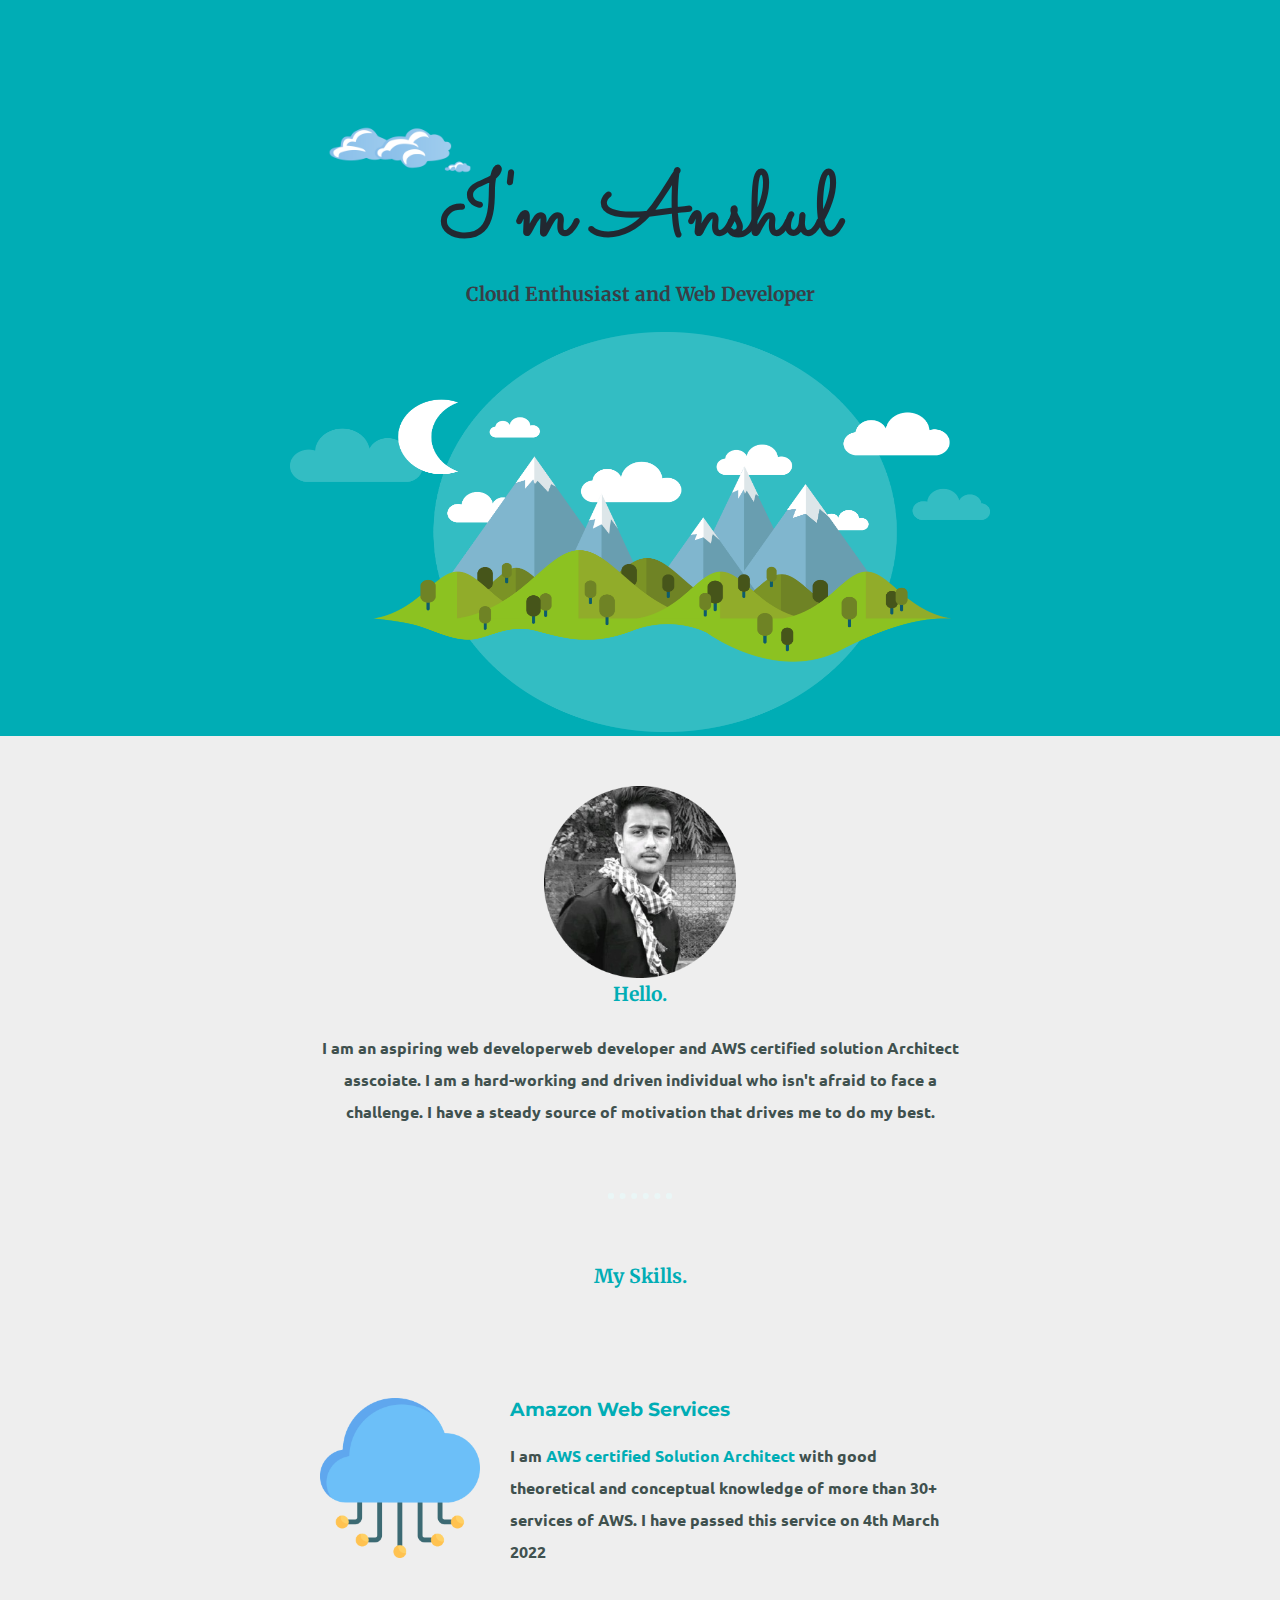
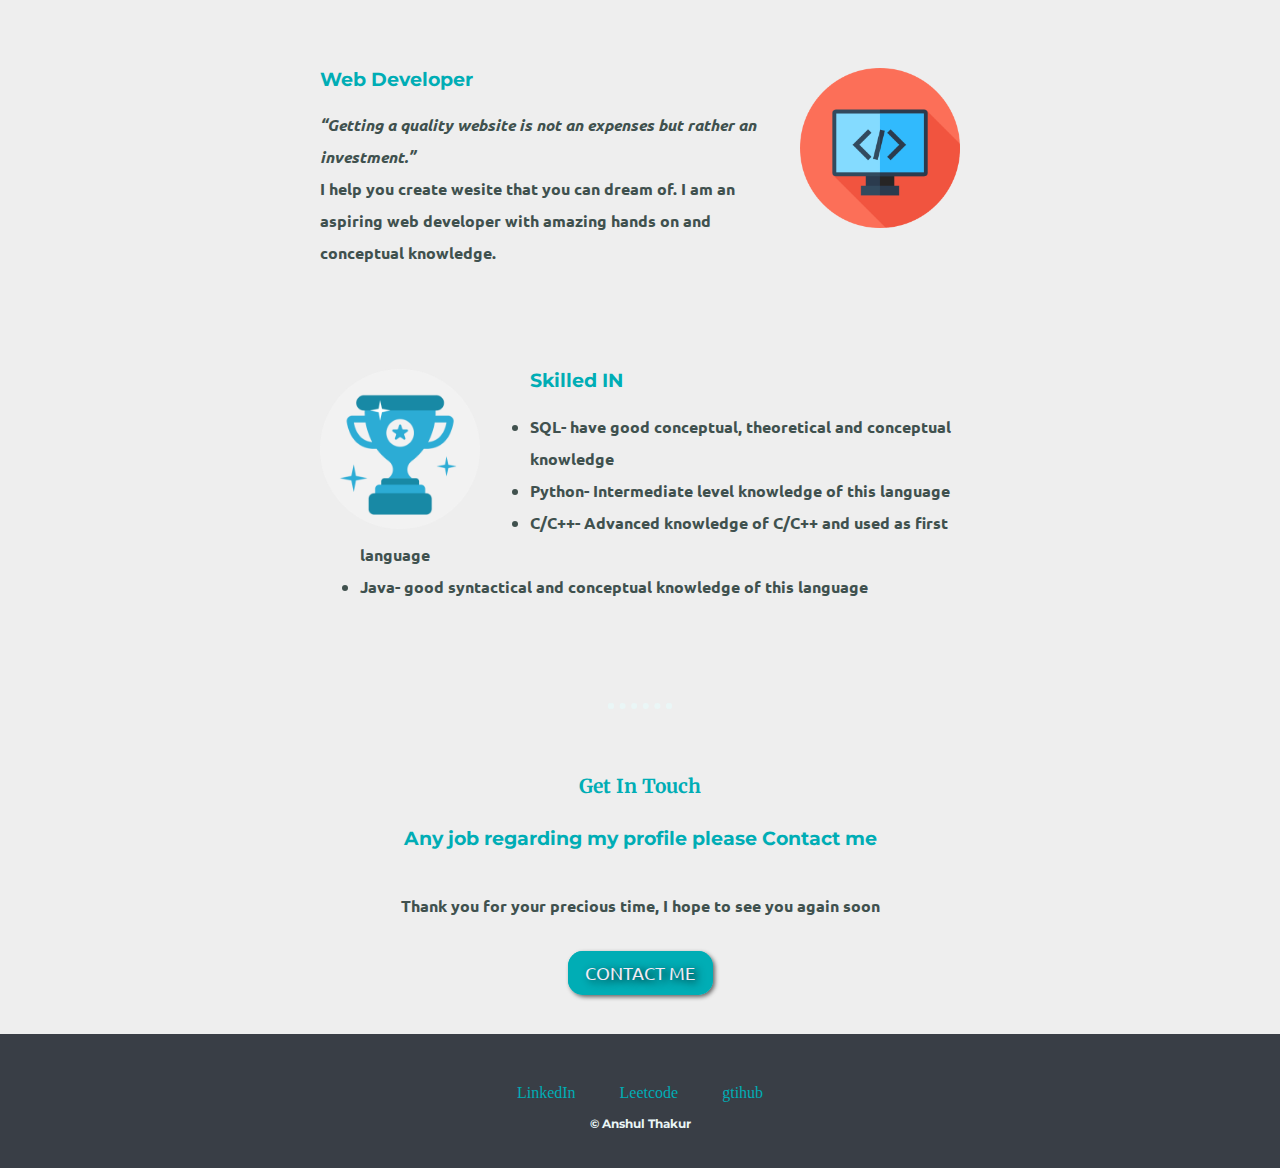
==== index.html @ fd27062e "Added CV cum portfolio" ====
<!DOCTYPE html>
<html lang="en" dir="ltr">

<head>
  <meta charset="utf-8">
  <title>Anshul Thakur</title>
  <link rel="stylesheet" href="CSS/styles.css">
  <link rel="icon" href="favicon.ico">
  <link rel="preconnect" href="https://fonts.googleapis.com">
  <link rel="preconnect" href="https://fonts.googleapis.com">
  <link rel="preconnect" href="https://fonts.gstatic.com" crossorigin>
  <link href="https://fonts.googleapis.com/css2?family=Merriweather&family=Montserrat:wght@300&family=PT+Serif&family=Sacramento&family=Ubuntu:wght@300&display=swap" rel="stylesheet">
</head>

<body>
  <div class="header">
    <img class="cloud" src="cloud.png" alt="cloudImage">
    <h1>I'm Anshul</h1>
    <h2 class="intro2">Cloud Enthusiast and Web Developer</h2>
    <img class="mountain" src="mountain.png" alt="">
  </div>
  <div class="middle-container">
    <div class="profile">
      <img class="profileimg" src="Anshul-modified.png" alt="" height="400px" width="400px">
      <h2>Hello.</h2>
      <p class="intro">I am an aspiring <strong>web developer</strong>web developer and <strong>AWS certified solution Architect</strong> asscoiate. I am a hard-working and driven individual who isn't afraid to face a challenge. I have a steady
        source of motivation that drives me to do my best.</p>
    </div>
    <hr>
    <div class="skills">
      <h2>My Skills.</h2>
      <div class="skill-row">
        <img class="cloudimg" src="service.png" alt="CloudImage">
        <h3>Amazon Web Services</h3>
        <p class="codeskill">I am <a href="https://www.credly.com/badges/64fb0623-4797-4d62-b6c2-589275a265d2/public_url" target="_blank">AWS certified Solution Architect</a> with good theoretical and conceptual knowledge of more than 30+ services of
          AWS. I have passed this service on <strong>4th March 2022</strong></p>
      </div>
      <div class="skill-row">
        <img class="tool" src="tools.png" alt="ToolsPNG">
        <h3>Web Developer</h3>
        <p><em>“Getting a quality website is not an expenses but rather an investment.”</em> <br>I help you create wesite that you can dream of. I am an aspiring web developer with amazing hands on and conceptual knowledge. </p>
      </div>
    </div>
    <div class="skill-row">
      <img class="cloudim" src="skills-modified.png" alt="ToolsPNG">
      <h3>Skilled IN</h3>
      <p> <ul class="list">
          <li>SQL- have good conceptual, theoretical and conceptual knowledge</li>
          <li>Python- Intermediate level knowledge of this language</li>
          <li>C/C++- Advanced knowledge of C/C++ and used as first language</li>
          <li>Java- good syntactical and conceptual knowledge of this language</li>
      </ul>
    </p>
    </div>
    <hr>
    <div class="contact-me">
      <h2>Get In Touch</h2>
      <h3>Any job regarding my profile please Contact me</h3>
      <p class="cntm">Thank you for your precious time, I hope to see you again soon</p>
      <a class="btn" href="mailto:anshul.th123@gmail.com">CONTACT ME</a>
    </div>
  </div>


  <div class="bottom-container">
    <a class="footer-link" href="https://www.linkedin.com/in/anshul-6345801b6/" target="_blank">LinkedIn</a>
    <a class="footer-link" href="https://leetcode.com/anshulthk/" target="_blank">Leetcode</a>
    <a class="footer-link" href="https://github.com/Anshul-thk" target="_blank">gtihub</a>
    <p class="copyright">© Anshul Thakur</p>
  </div>

</body>

</html>
---- CSS/styles.css ----
.cloud{
  height: 200px;
  width: 200px;
  left: 300px;
  top: 50px;
  position:absolute;
  display: inline-block;
}
.mountain{
  height: 400px;
  width: 700px;
  margin-left: 0;
  margin-right: 0;
}
.header{
    background-color: #00ADB5;
    text-align: center;
    padding-top: 100px;
    width: 100%;
}

.middle-container{
  margin: 50px auto 50px auto;
}

.bottom-container{
  background-color: #393E46;
  padding: 50px 0 20px;
}

.skill-row{
  width: 50%;
  margin: 100px auto 100px auto;
  text-align: left;
}
a{
  color: #00ADB5;
  text-decoration: none;
}

a:hover{
  color:  #EAF6F6 ;
}

.footer-link{
  margin: 20px;
}

hr{
  border: dotted #EAF6F6 6px;
  border-bottom: none;
  width: 4%;
  margin: 65px auto 65px auto;
}
h1{
  margin-top: 50px;
  color: #222831;
  font-size:5.625rem;
  margin-bottom: 0;
  font-family: 'Sacramento', cursive;
}
.intro2{
  color: #393E46;
}
h2{
  font-size: 1.20rem;
  font-weight: bolder;
  color: #00ADB5;
  margin-top: 0;
  padding-bottom:10px;
  font-family: 'Merriweather', serif;
}
h3{
  font-family: 'Montserrat', sans-serif;
  font-weight: bold;
  color: #00ADB5
}
p{
  font-family: 'Ubuntu', sans-serif;
  font-weight: bolder;
  margin-top: 0;
    line-height: 2;
}
body{
  margin: 0;
  margin-top: 0;
  text-align: center;
  color: #40514E;
  background-color: #EEEEEE;
}

.cloudimg{
  width: 25%;
  float: left;
  margin-right: 30px;
}
.tool
{
  width: 25%;
  float: right;
  margin-left: 30px;
}

.intro{
  width: 50%;
  margin: auto;
}
.profileimg{
  width: 15%;
  height: 15%;
}
.cntm{
  width: 40%;
  margin: 40px auto 40px auto;
}
.copyright{
  margin-top: 10px;
  font-size: 0.75rem;
font-family: 'Montserrat', sans-serif;
  color: #EAF6F6;
}

.btn {
  background: #00ADB5;
  background-image: -webkit-linear-gradient(top, #00ADB5, #00ADB5);
  background-image: -moz-linear-gradient(top, #00ADB5, #00ADB5);
  background-image: -ms-linear-gradient(top, #00ADB5, #00ADB5);
  background-image: -o-linear-gradient(top, #00ADB5, #00ADB5);
  background-image: linear-gradient(to bottom, #00ADB5, #00ADB5);
  -webkit-border-radius: 15;
  -moz-border-radius: 15;
  border-radius: 15px;
  text-shadow: 4px 2px 9px #000000;
  -webkit-box-shadow: 2px 2px 4px #666666;
  -moz-box-shadow: 2px 2px 4px #666666;
  box-shadow: 2px 2px 4px #666666;
  font-family: 'Ubuntu', sans-serif;
  color: #f5ebf5;
  font-size: 18px;
  padding: 11px 18px 12px 17px;
  text-decoration: none;
}

.btn:hover {
  background: #3cb0fd;
  background-image: -webkit-linear-gradient(top, #3cb0fd, #3498db);
  background-image: -moz-linear-gradient(top, #3cb0fd, #3498db);
  background-image: -ms-linear-gradient(top, #3cb0fd, #3498db);
  background-image: -o-linear-gradient(top, #3cb0fd, #3498db);
  background-image: linear-gradient(to bottom, #3cb0fd, #3498db);
  text-decoration: none;
}
.contact-me{
  margin-top: 0px;
}
.cloudim{
  width: 25%;
  float: left;
  margin-right: 50px;
}
.list{
  font-family: 'Ubuntu', sans-serif;
  font-weight: bolder;
  line-height: 2;
}
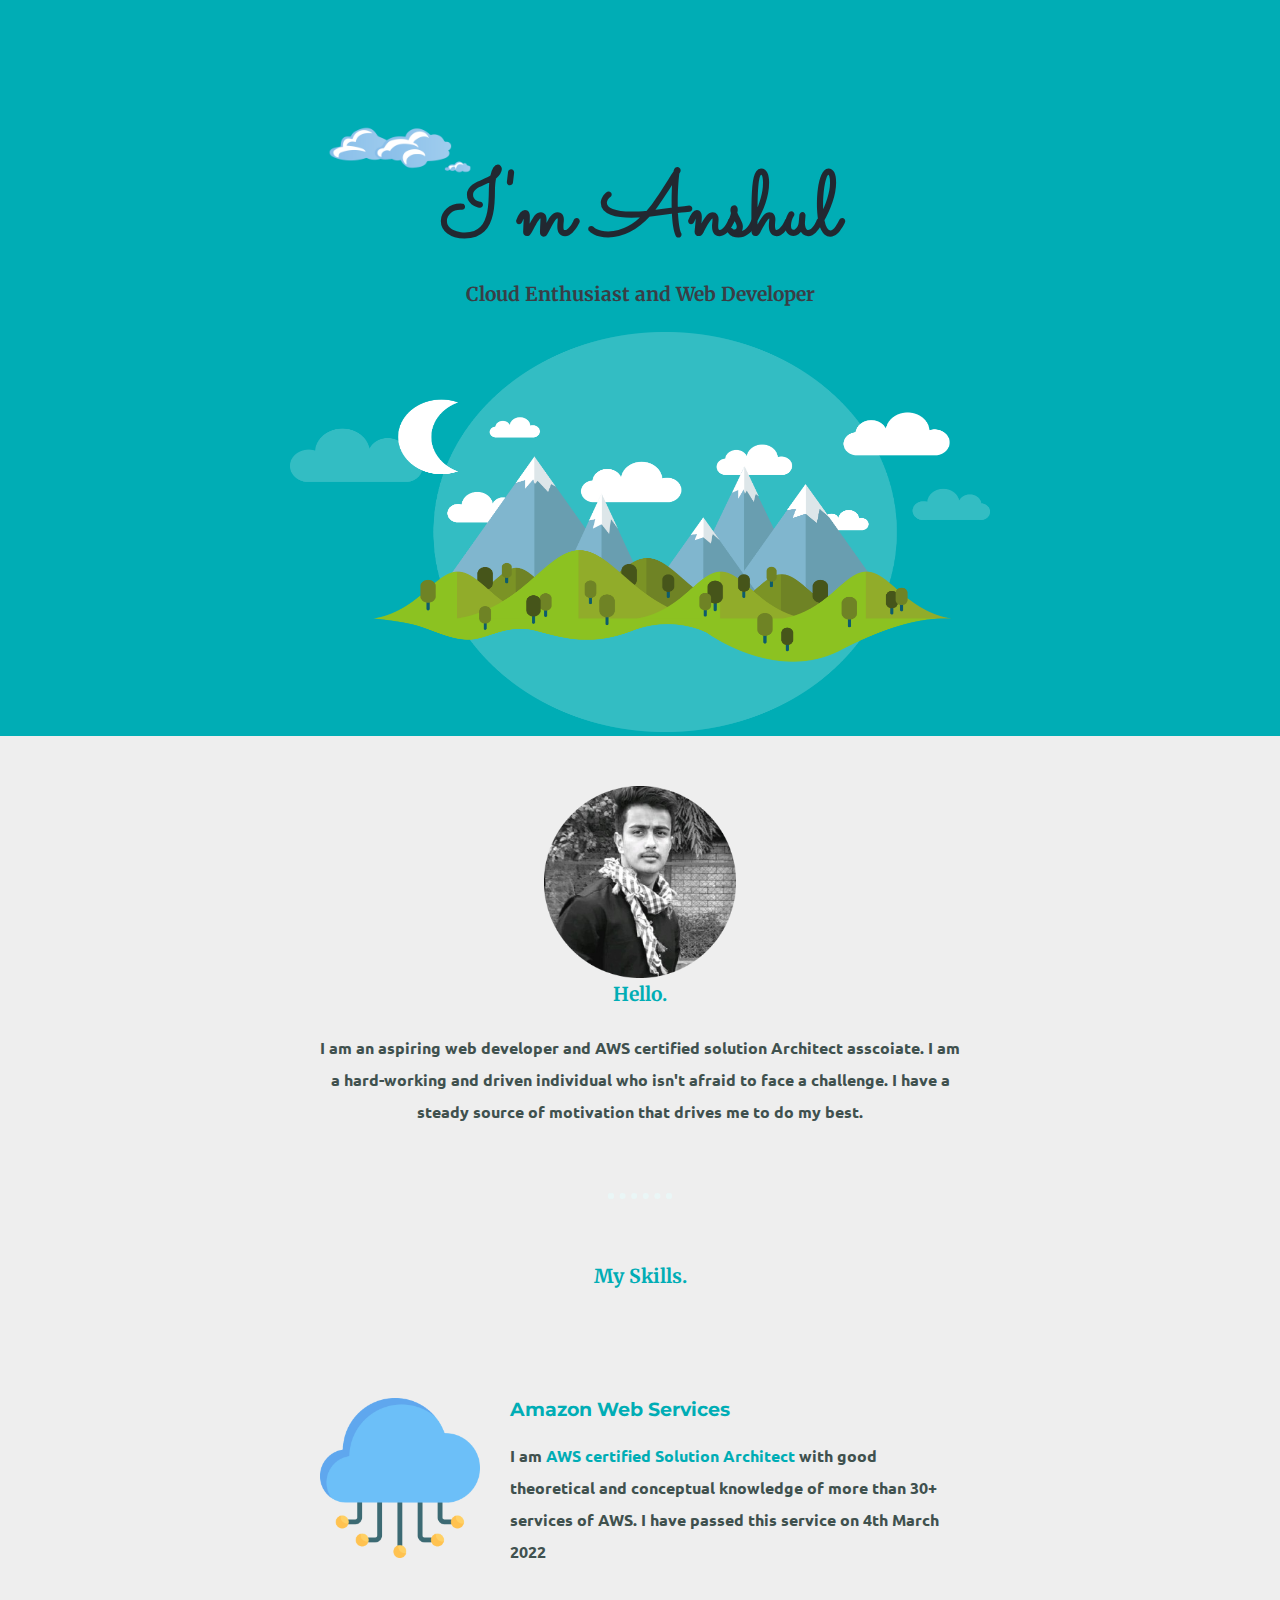
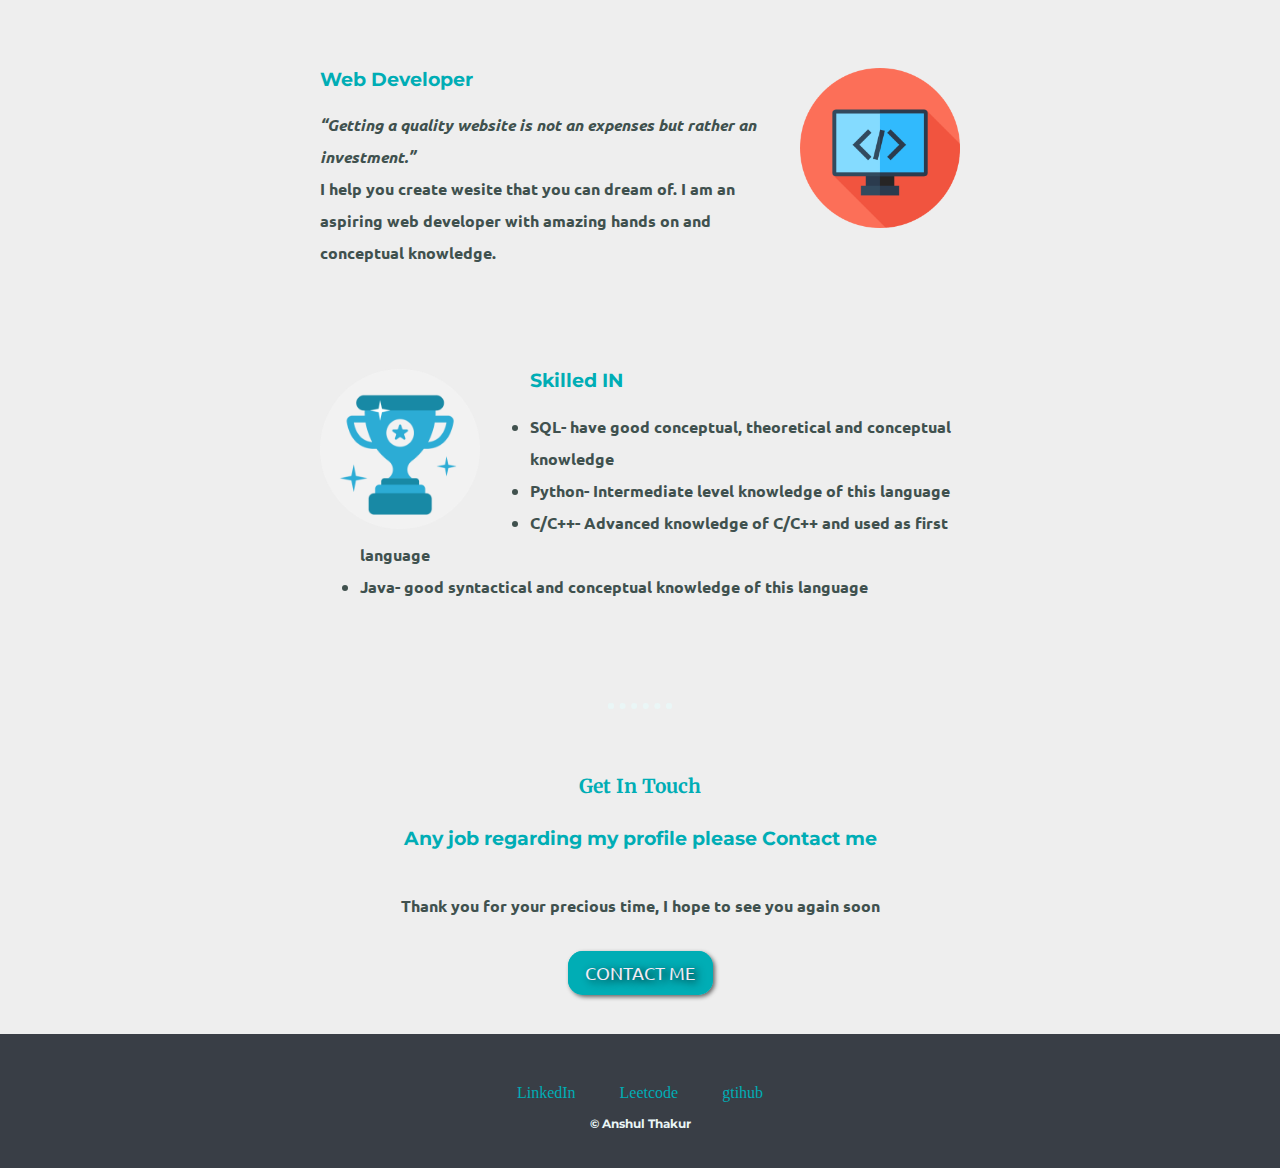
==== commit 0697d51a: "Update index.html" ====
--- a/index.html
+++ b/index.html
@@ -23,7 +23,7 @@
     <div class="profile">
       <img class="profileimg" src="Anshul-modified.png" alt="" height="400px" width="400px">
       <h2>Hello.</h2>
-      <p class="intro">I am an aspiring <strong>web developer</strong>web developer and <strong>AWS certified solution Architect</strong> asscoiate. I am a hard-working and driven individual who isn't afraid to face a challenge. I have a steady
+      <p class="intro">I am an aspiring <strong>web developer</strong> and <strong>AWS certified solution Architect</strong> asscoiate. I am a hard-working and driven individual who isn't afraid to face a challenge. I have a steady
         source of motivation that drives me to do my best.</p>
     </div>
     <hr>
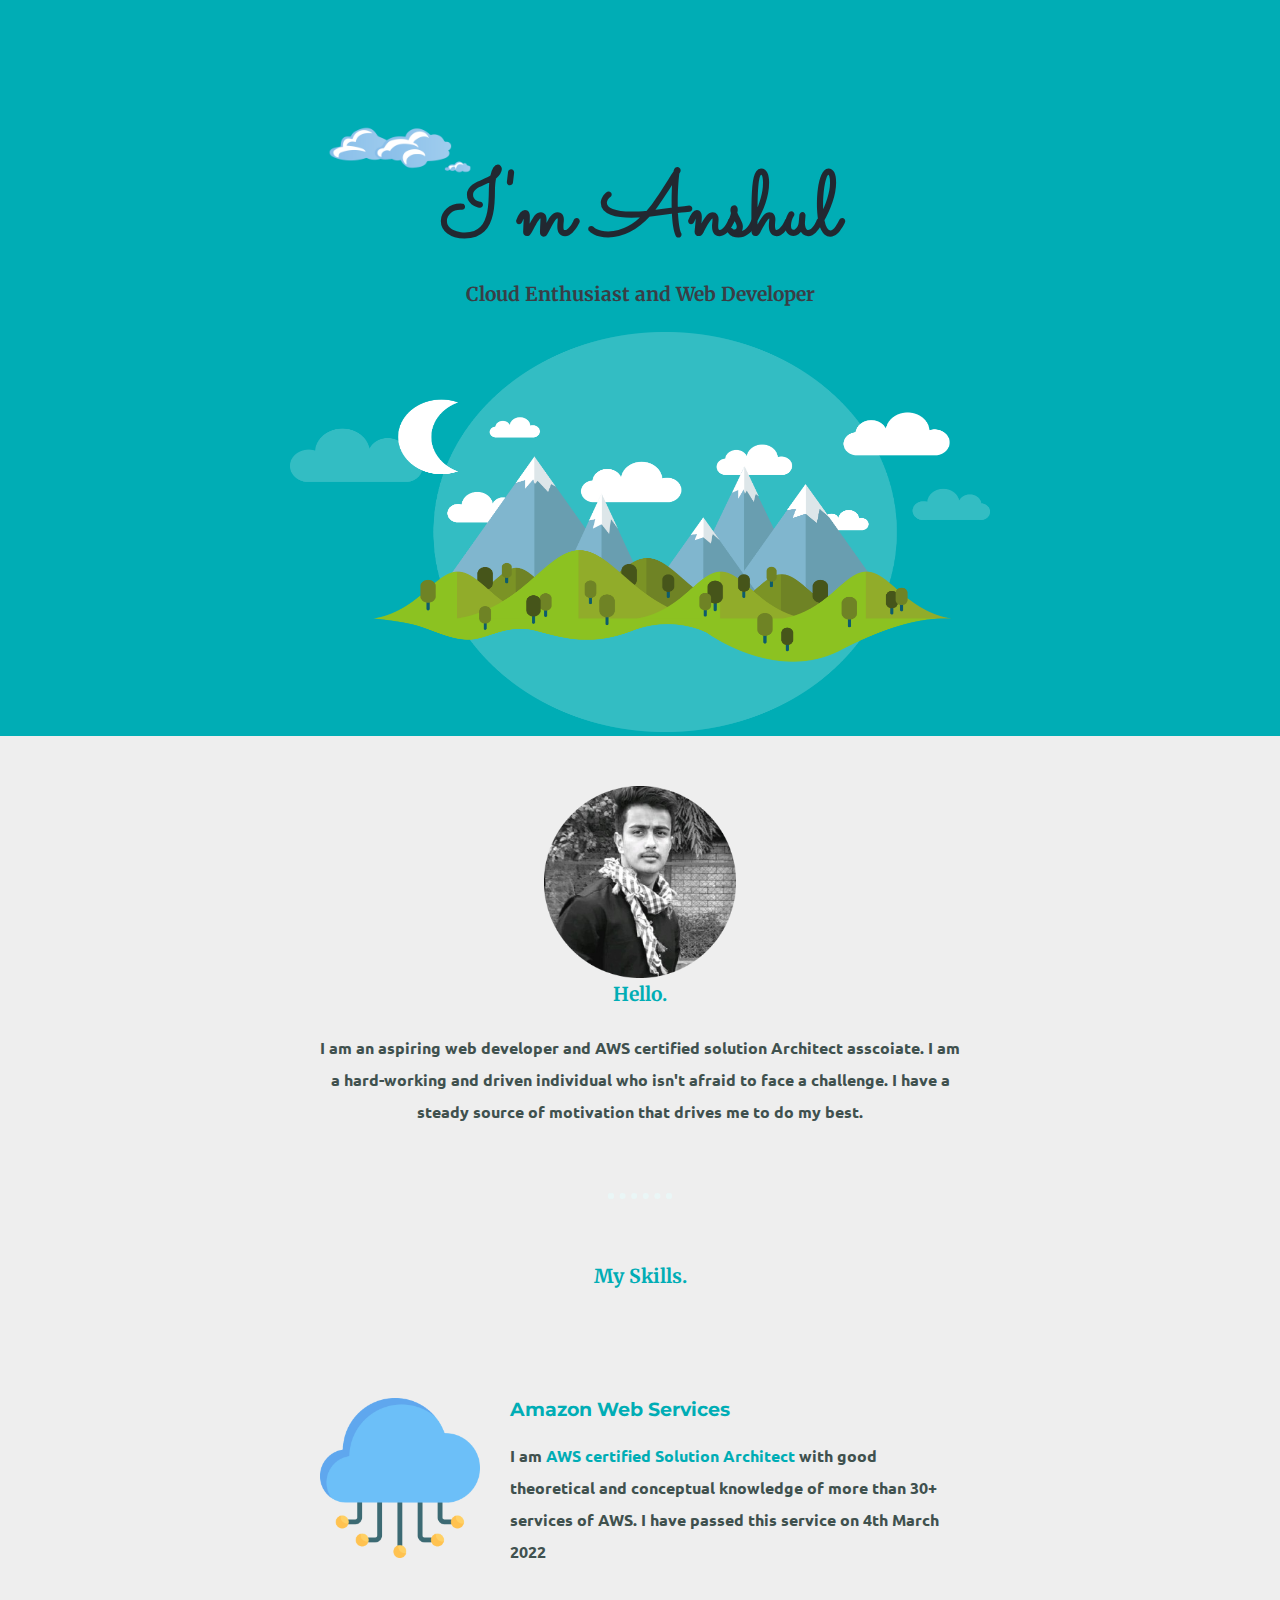
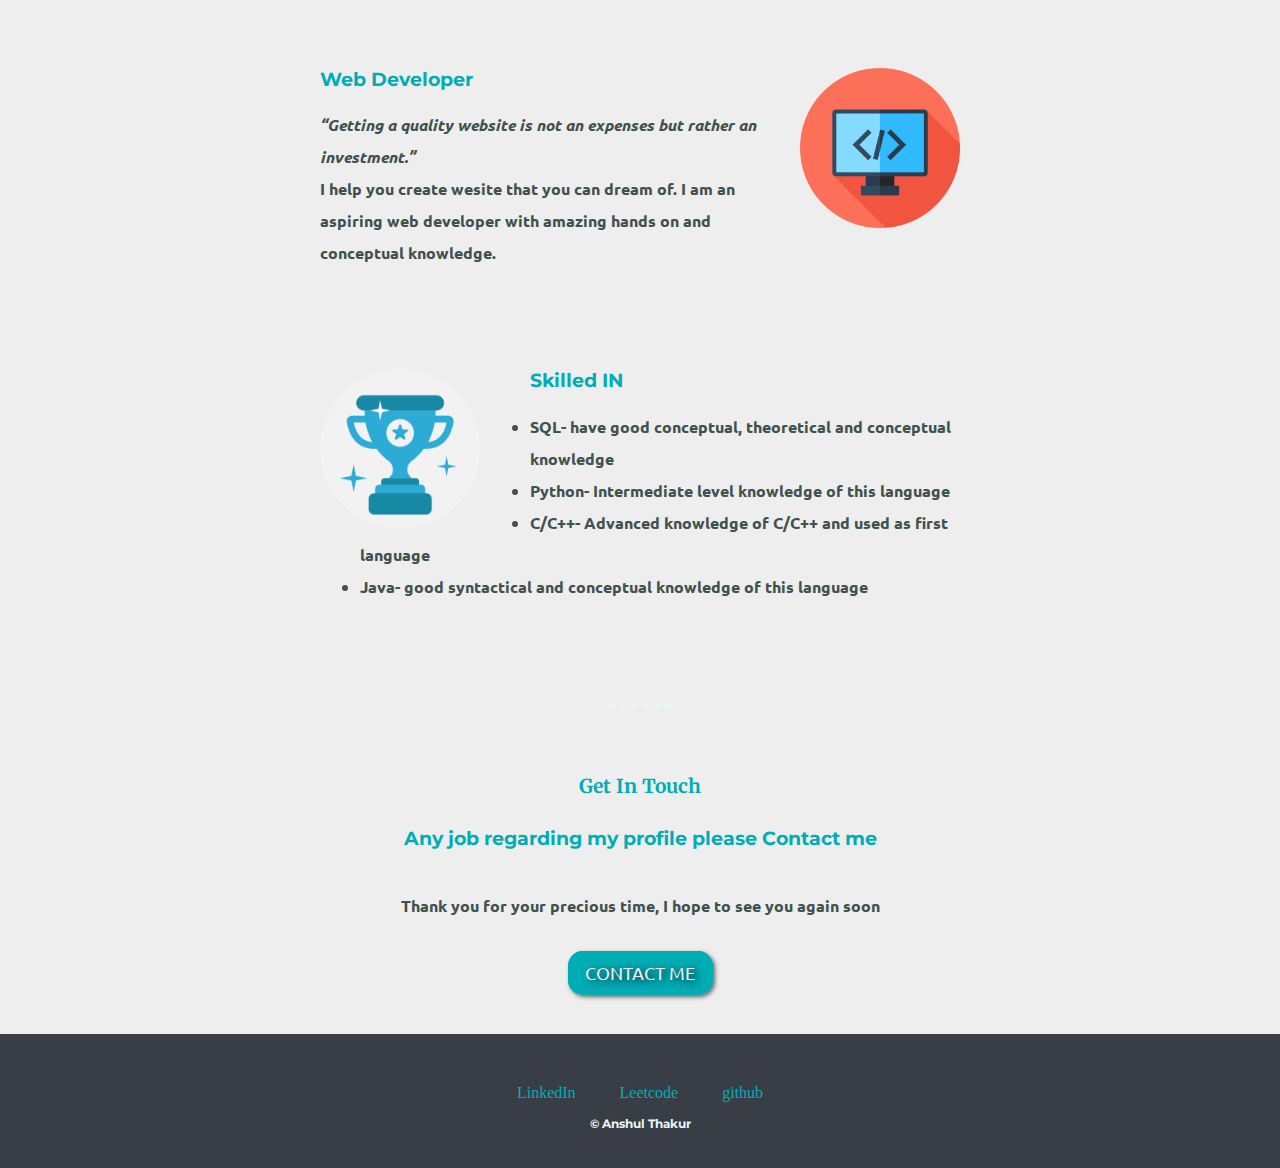
==== commit a80e7f1b: "Update index.html" ====
--- a/index.html
+++ b/index.html
@@ -65,7 +65,7 @@
   <div class="bottom-container">
     <a class="footer-link" href="https://www.linkedin.com/in/anshul-6345801b6/" target="_blank">LinkedIn</a>
     <a class="footer-link" href="https://leetcode.com/anshulthk/" target="_blank">Leetcode</a>
-    <a class="footer-link" href="https://github.com/Anshul-thk" target="_blank">gtihub</a>
+    <a class="footer-link" href="https://github.com/Anshul-thk" target="_blank">github</a>
     <p class="copyright">© Anshul Thakur</p>
   </div>
 
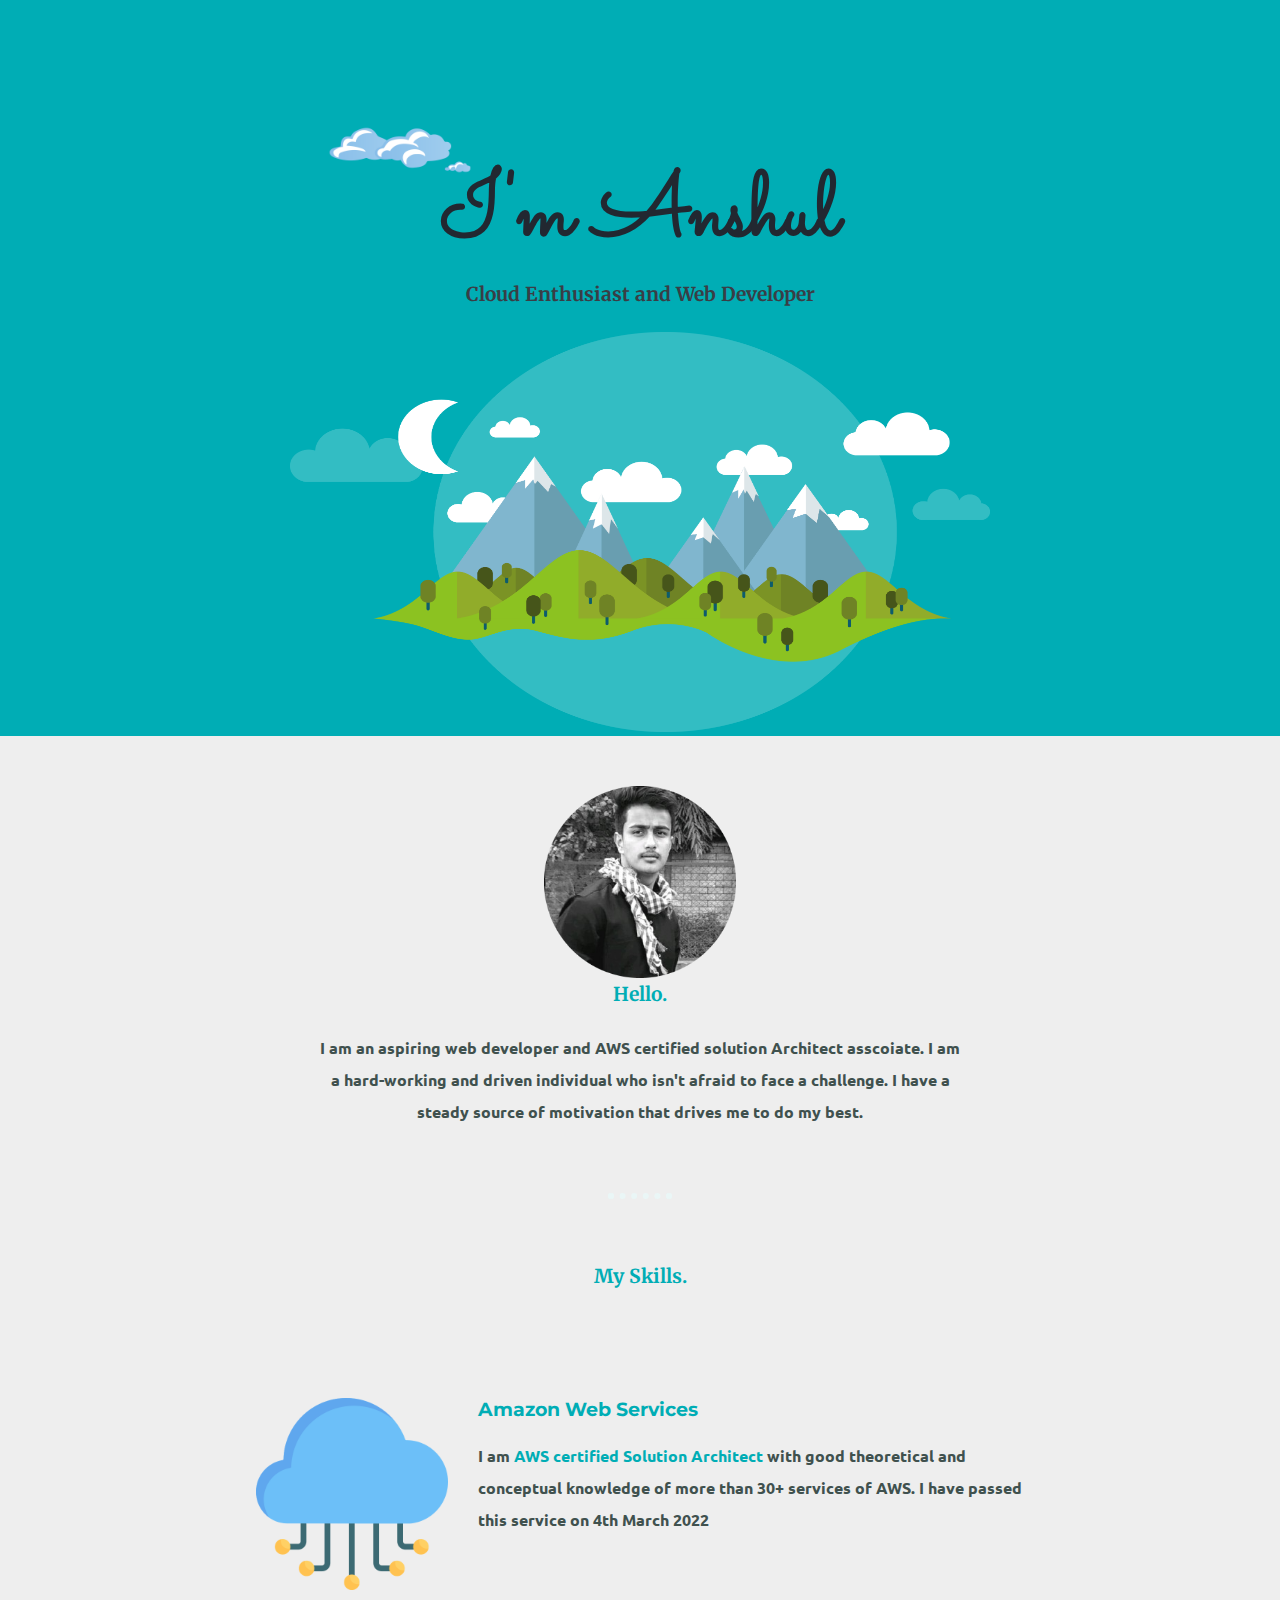
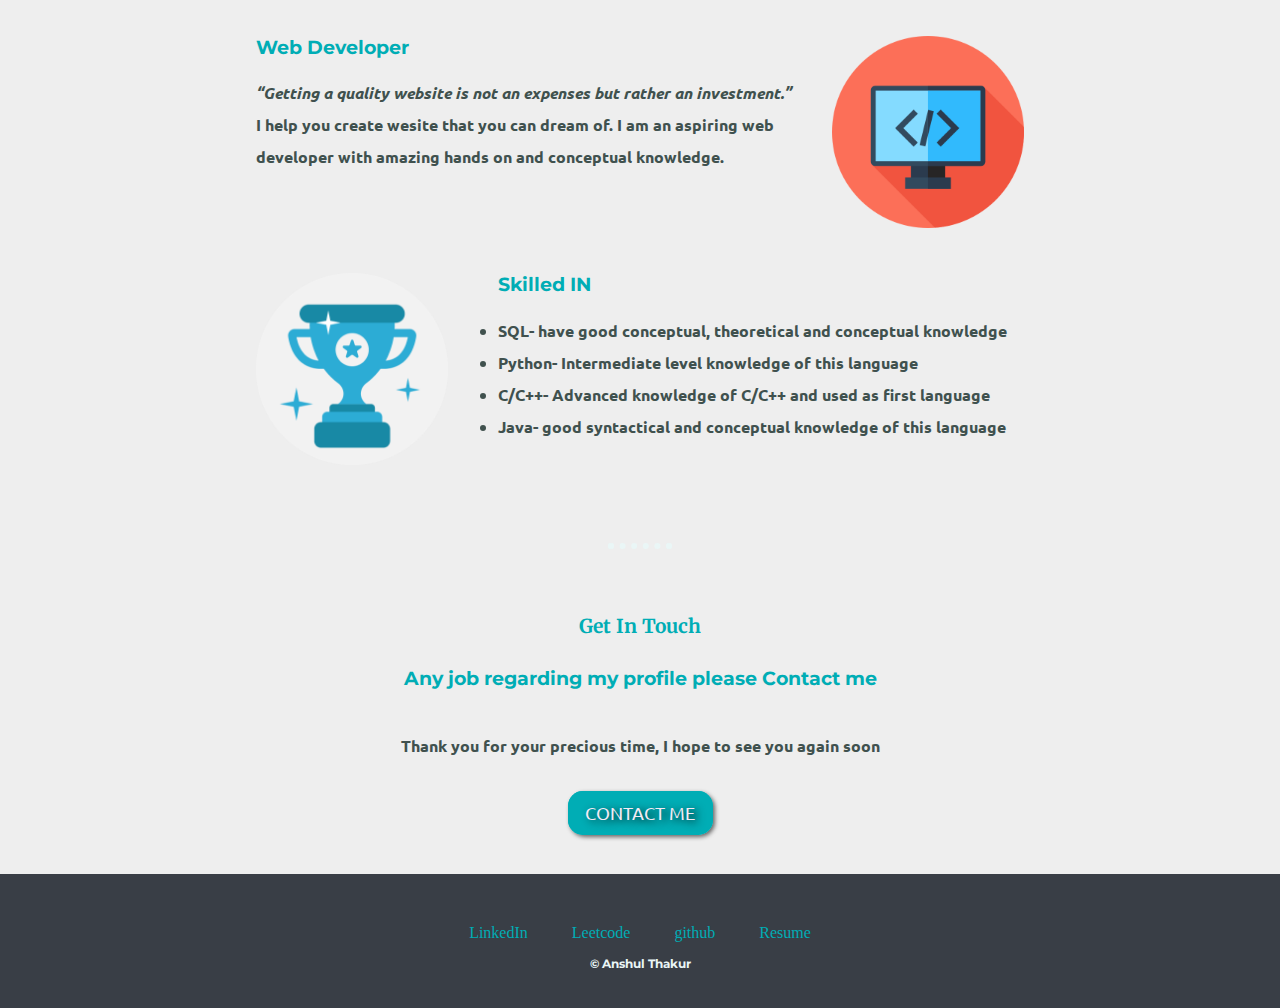
==== commit f6c5d19a: "Resume Added" ====
--- a/index.html
+++ b/index.html
@@ -66,6 +66,7 @@
     <a class="footer-link" href="https://www.linkedin.com/in/anshul-6345801b6/" target="_blank">LinkedIn</a>
     <a class="footer-link" href="https://leetcode.com/anshulthk/" target="_blank">Leetcode</a>
     <a class="footer-link" href="https://github.com/Anshul-thk" target="_blank">github</a>
+    <a class="footer-link" href="https://drive.google.com/drive/folders/1sJS-DvfUFMPEKiVTAob70Jecbq1S9yyc?usp=sharing" target="_blank">Resume</a>
     <p class="copyright">© Anshul Thakur</p>
   </div>
 
--- a/CSS/styles.css
+++ b/CSS/styles.css
@@ -29,7 +29,7 @@
 }
 
 .skill-row{
-  width: 50%;
+  width: 60%;
   margin: 100px auto 100px auto;
   text-align: left;
 }
